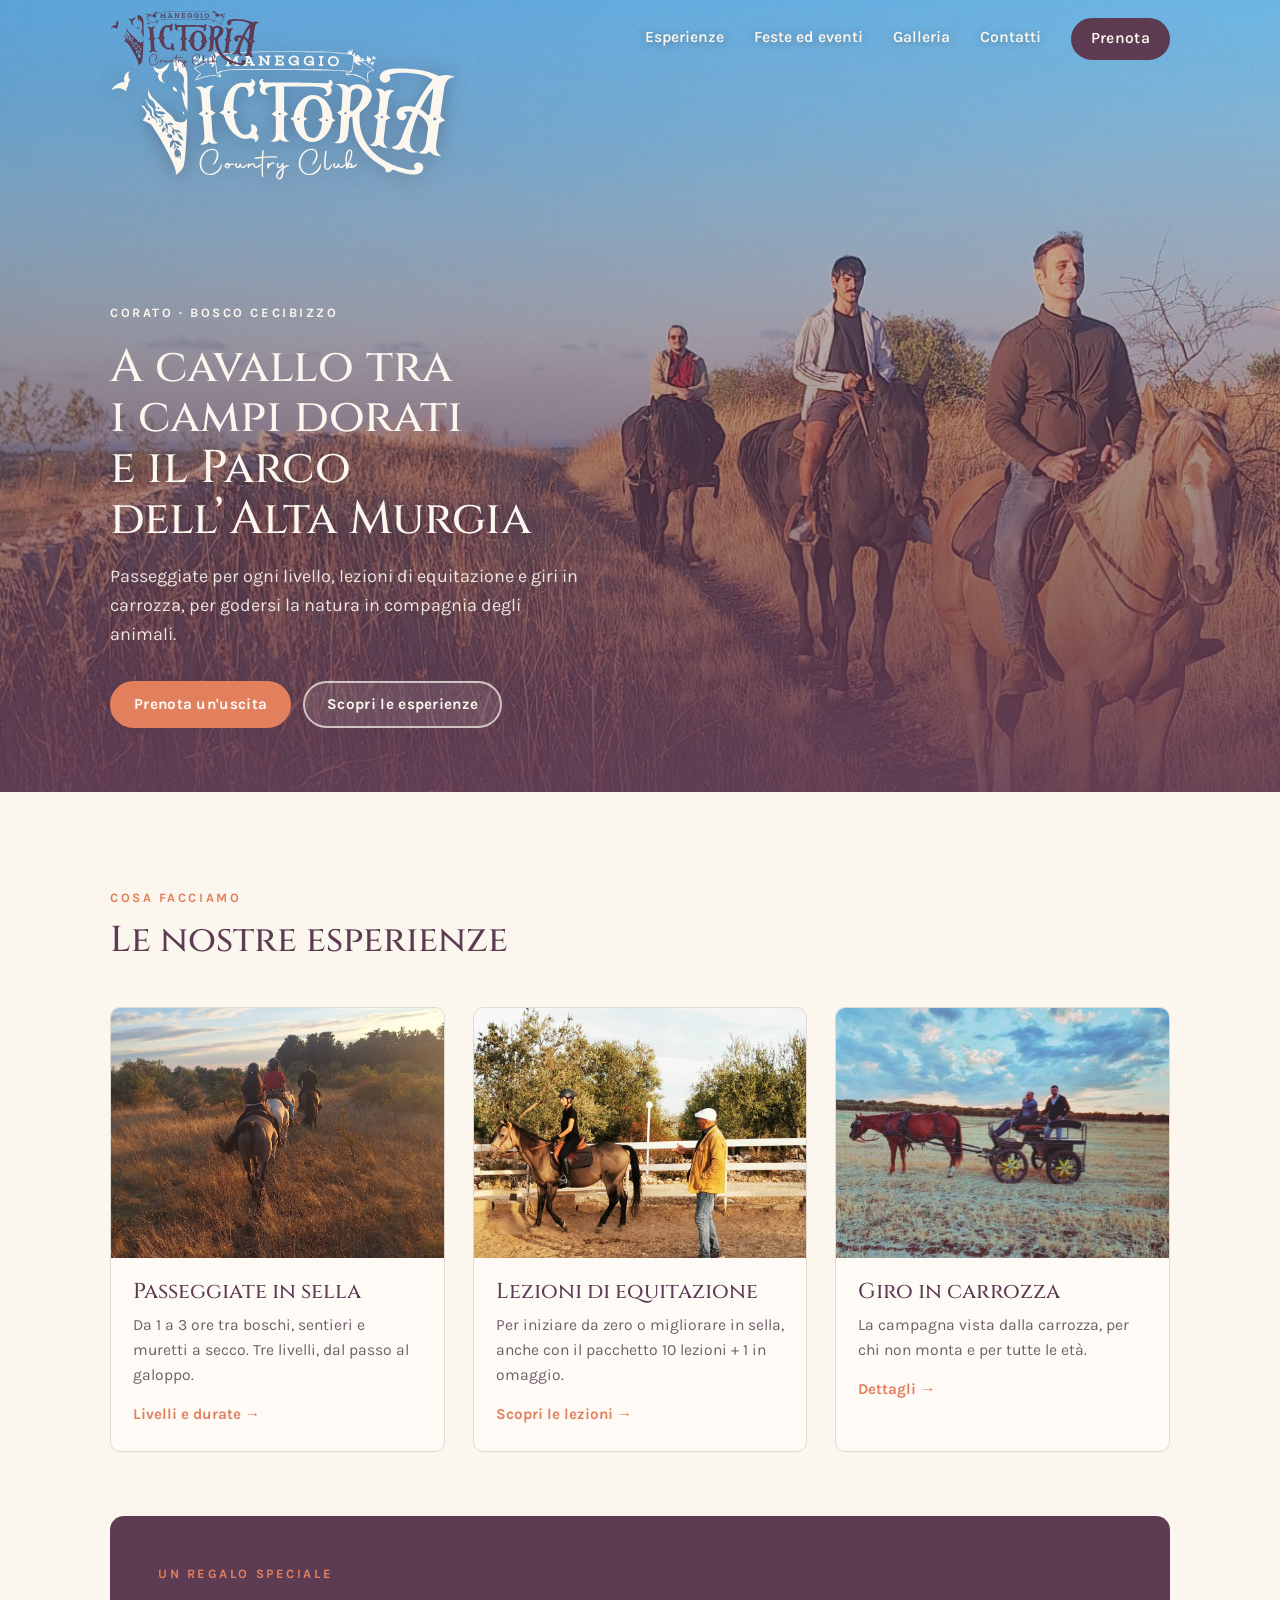
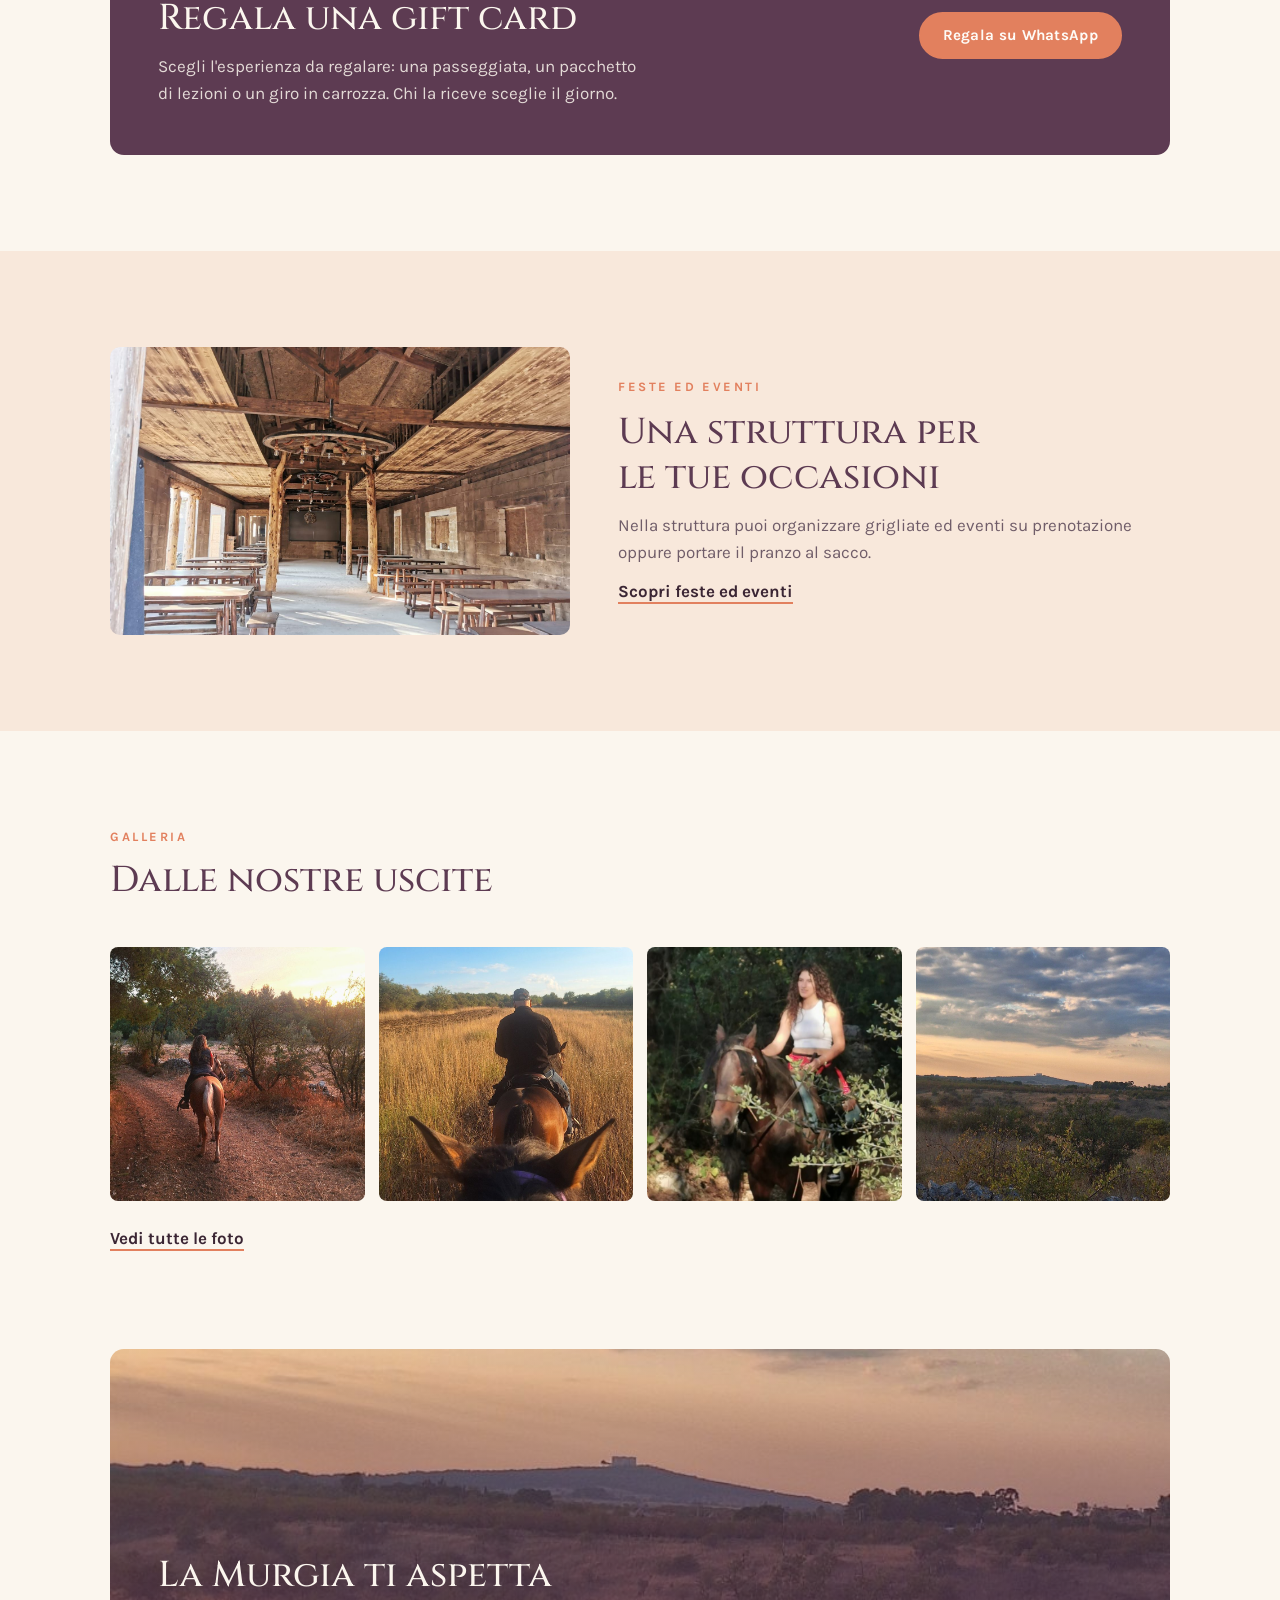
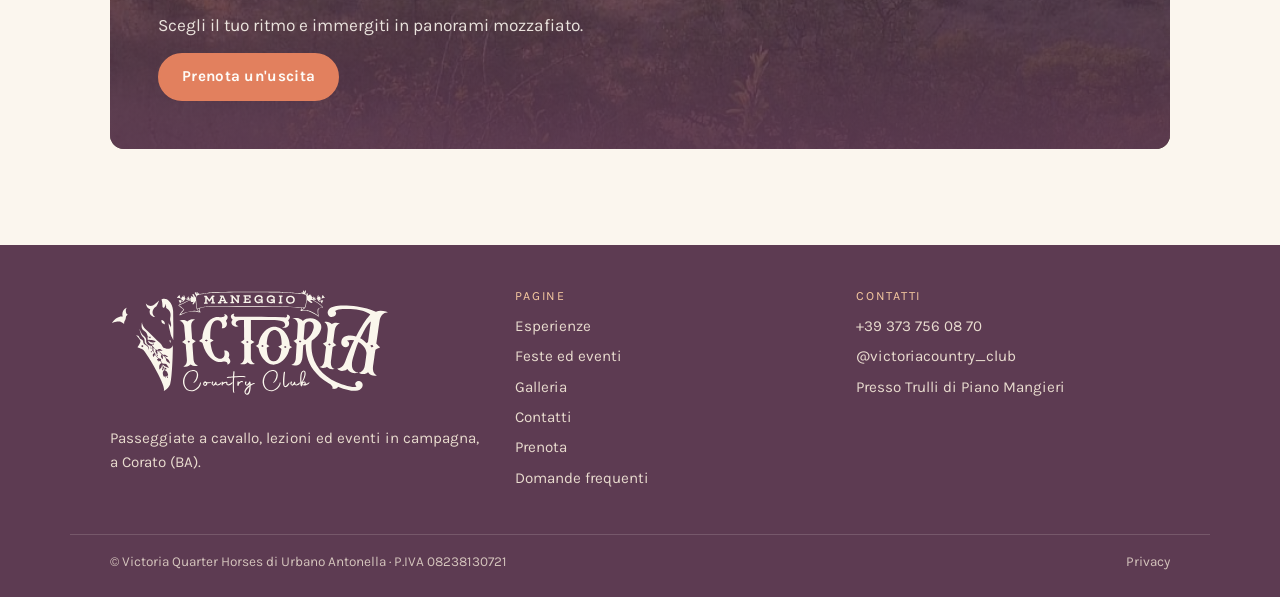
==== index.html @ 1dca141e "Prima versione del sito Maneggio Victoria Country Club Co-Authored-By: Claude Opus 5.5 <noreply@anth" ====
<!doctype html>
<html lang="it">
<head>
<meta charset="utf-8">
<meta name="viewport" content="width=device-width, initial-scale=1">
<title>Maneggio Victoria Country Club</title>
<meta name="description" content="Maneggio a Corato (BA): passeggiate a cavallo per ogni livello, lezioni di equitazione, giri in carrozza ed eventi.">

<link rel="icon" href="favicon.svg" type="image/svg+xml"><link rel="icon" href="favicon-32.png" sizes="32x32" type="image/png"><link rel="apple-touch-icon" href="apple-touch-icon.png">
<link rel="stylesheet" href="style.css">
</head>
<body>
<header class="site-header"><div class="wrap">
  <a href="index.html" class="logo" aria-label="Maneggio Victoria Country Club, home"></a>
  <button class="menu-toggle" id="menuBtn" aria-expanded="false" aria-controls="nav" aria-label="Apri il menu"><svg viewBox="0 0 24 24" fill="none" stroke="currentColor" stroke-width="2" stroke-linecap="round"><path d="M4 7h16M4 12h16M4 17h16"/></svg></button>
  <nav class="nav" id="nav" aria-label="Menu principale"><a href="esperienze.html">Esperienze</a><a href="eventi.html">Feste ed eventi</a><a href="galleria.html">Galleria</a><a href="contatti.html">Contatti</a><a class="btn" href="prenota.html">Prenota</a></nav>
</div></header>
<main>
<section class="hero">
  <picture><source media="(min-width: 821px)" srcset="foto/hero-desktop.jpg"><img src="foto/hero.jpg" alt="Tre cavalieri lungo un sentiero tra l'erba dorata sotto il cielo azzurro" fetchpriority="high"></picture>
  <div class="wrap">
    <div class="hero-logo-wrap"><span class="hero-logo" role="img" aria-label="Maneggio Victoria Country Club"></span></div>
    <div class="hero-bottom">
    <div class="hero-text">
      <span class="label">Corato · Bosco Cecibizzo</span>
      <h1>A cavallo tra i campi dorati e il Parco dell’&#8239;Alta Murgia</h1>
      <p>Passeggiate per ogni livello, lezioni di equitazione e giri in carrozza, per godersi la natura in compagnia degli animali.</p>
    </div>
    <div class="row"><a class="btn" href="prenota.html">Prenota un'uscita</a><a class="btn line" href="esperienze.html">Scopri le esperienze</a></div>
    </div>
  </div>
</section>

<section class="section"><div class="wrap">
  <div class="head"><span class="label">Cosa facciamo</span><h2>Le nostre esperienze</h2></div>
  <div class="cards">
    <a class="card" href="esperienze.html#passeggiate"><img src="foto/campo-dorato.jpg" alt="Cavalieri in fila in un campo dorato" loading="lazy"><div class="body"><h3>Passeggiate in sella</h3><p>Da 1 a 3 ore tra boschi, sentieri e muretti a secco. Tre livelli, dal passo al galoppo.</p><span class="more">Livelli e durate →</span></div></a>
    <a class="card" href="esperienze.html#lezioni"><img src="foto/lezione-campo.jpg" alt="Lezione in campo: un'allieva in sella al trotto e l'istruttore che la segue tra gli ulivi" loading="lazy" style="object-position:47% 50%"><div class="body"><h3>Lezioni di equitazione</h3><p>Per iniziare da zero o migliorare in sella, anche con il pacchetto 10 lezioni + 1 in omaggio.</p><span class="more">Scopri le lezioni →</span></div></a>
    <a class="card" href="esperienze.html#carrozza"><img src="foto/carrozza.jpg" alt="Cavallo che traina una carrozza in un campo" loading="lazy"><div class="body"><h3>Giro in carrozza</h3><p>La campagna vista dalla carrozza, per chi non monta e per tutte le età.</p><span class="more">Dettagli →</span></div></a>
  </div>
  <div class="offer gift" style="margin-top:clamp(40px,6vw,64px)">
    <div style="display:grid;gap:12px"><span class="label">Un regalo speciale</span><h2>Regala una gift card</h2><p>Scegli l'esperienza da regalare: una passeggiata, un pacchetto di lezioni o un giro in carrozza. Chi la riceve sceglie il giorno.</p></div>
    <div><a class="btn" href="https://wa.me/393737560870?text=Ciao%21%20Vorrei%20regalare%20una%20gift%20card%20Victoria%20Country%20Club.%0A%E2%80%A2%20Nome%20del%20destinatario%3A%20%0A%E2%80%A2%20Esperienza%20o%20importo%20desiderato%3A%20%0A%E2%80%A2%20Data%20in%20cui%20vorrei%20regalarla%3A%20%0APotete%20indicarmi%20disponibilit%C3%A0%2C%20opzioni%20e%20costi%3F%20Grazie%21" target="_blank" rel="noopener">Regala su WhatsApp</a></div>
  </div>
</div></section>

<section class="section alt"><div class="wrap">
  <div class="band">
    <img src="foto/sala-eventi.jpg" alt="Il saloon: grande sala in legno con tavoli e lampadari a ruota di carro" loading="lazy">
    <div class="text">
      <span class="label">Feste ed eventi</span>
      <h2>Una struttura per le tue occasioni</h2>
      <p>Nella struttura puoi organizzare grigliate ed eventi su prenotazione oppure portare il pranzo al sacco.</p>
      <div><a class="link" href="eventi.html">Scopri feste ed eventi</a></div>
    </div>
  </div>
</div></section>

<section class="section"><div class="wrap">
  <div class="head"><span class="label">Galleria</span><h2>Dalle nostre uscite</h2></div>
  <div class="strip">
    <img src="foto/tramonto-sentiero.jpg" alt="Amazzone su cavallo palomino su un sentiero al tramonto" loading="lazy">
    <img src="foto/in-sella.jpg" alt="Vista dalla sella dietro un altro cavaliere" loading="lazy">
    <img src="foto/bosco.jpg" alt="Amazzone su cavallo baio nel bosco" loading="lazy">
    <img src="foto/panorama-murgia.jpg" alt="Panorama della Murgia al tramonto" loading="lazy">
  </div>
  <p style="margin-top:24px"><a class="link" href="galleria.html">Vedi tutte le foto</a></p>
</div></section>
<section class="cta-wrap"><div class="wrap">
  <div class="cta-box">
    <img src="foto/panorama-murgia.jpg" alt="" loading="lazy">
    <div class="cta-text">
      <h2>La Murgia ti aspetta</h2>
      <p>Scegli il tuo ritmo e immergiti in panorami mozzafiato.</p>
      <div><a class="btn" href="prenota.html">Prenota un'uscita</a></div>
    </div>
  </div>
</div></section>
</main>
<footer class="site-footer"><div class="wrap">
  <div style="display:grid;gap:14px"><span class="logo" aria-hidden="true"></span><p>Passeggiate a cavallo, lezioni ed eventi in campagna, a Corato (BA).</p></div>
  <div><h3>Pagine</h3><ul><li><a href="esperienze.html">Esperienze</a></li><li><a href="eventi.html">Feste ed eventi</a></li><li><a href="galleria.html">Galleria</a></li><li><a href="contatti.html">Contatti</a></li><li><a href="prenota.html">Prenota</a></li><li><a href="faq.html">Domande frequenti</a></li></ul></div>
  <div><h3>Contatti</h3><ul><li>+39 373 756 08 70</li><li><a href="https://www.instagram.com/victoriacountry_club/" target="_blank" rel="noopener">@victoriacountry_club</a></li><li><a href="https://maps.app.goo.gl/tzsDVYJ72u7W7R2o7" target="_blank" rel="noopener">Presso Trulli di Piano Mangieri</a></li></ul></div>
</div><div class="wrap legal"><span>© Victoria Quarter Horses di Urbano Antonella · P.IVA 08238130721</span><a href="privacy.html">Privacy</a></div></footer>
<script src="site.js"></script><script src="evento.js"></script>
</body>
</html>
---- style.css ----
/* Font ospitati sul sito (nessuna richiesta a Google) */
@font-face{font-family:"Cinzel";font-style:normal;font-weight:500;font-display:swap;src:url(fonts/cinzel-latin-500-normal.woff2) format("woff2")}
@font-face{font-family:"Cinzel";font-style:normal;font-weight:700;font-display:swap;src:url(fonts/cinzel-latin-700-normal.woff2) format("woff2")}
@font-face{font-family:"Karla";font-style:normal;font-weight:400;font-display:swap;src:url(fonts/karla-latin-400-normal.woff2) format("woff2")}
@font-face{font-family:"Karla";font-style:normal;font-weight:600;font-display:swap;src:url(fonts/karla-latin-600-normal.woff2) format("woff2")}
@font-face{font-family:"Karla";font-style:normal;font-weight:700;font-display:swap;src:url(fonts/karla-latin-700-normal.woff2) format("woff2")}
/* Layout: sito multipagina guidato dalle foto — header chiaro con logo prugna, sezioni a due colonne foto/testo, griglie regolari */
:root{
  /* palette del sito Lovable */
  --bg:oklch(0.975 0.012 80);       /* background */
  --bg-alt:oklch(0.94 0.025 60);    /* secondary */
  --paper:oklch(0.99 0.006 80);     /* card */
  --ink:oklch(0.3 0.04 340);        /* foreground */
  --plum:oklch(0.4 0.06 340);       /* primary: titoli, superfici scure */
  --ink-soft:oklch(0.5 0.03 340);   /* muted-foreground */
  --accent:oklch(0.7 0.13 40);      /* accent */
  --accent-ink:oklch(0.99 0.006 80);
  --line:oklch(0.89 0.02 60);       /* border */
  --on-dark:oklch(0.975 0.012 80);  /* testo su superfici scure */
  --f-display:"Cinzel","Trajan Pro",Georgia,serif;
  --f-body:"Karla","Segoe UI",Helvetica,Arial,sans-serif;
  --r:10px;
  --max:1140px;
  --gutter:clamp(16px,4vw,40px);
  color-scheme:light;
}
*{box-sizing:border-box}
[hidden]{display:none!important}
html{scroll-behavior:smooth}
@media (prefers-reduced-motion:reduce){html{scroll-behavior:auto}*{transition:none!important;animation:none!important}}
body{margin:0;background:var(--bg);color:var(--ink);font-family:var(--f-body);font-size:17px;line-height:1.6;-webkit-font-smoothing:antialiased}
img{max-width:100%;display:block}
a{color:inherit}
p{margin:0}
h1,h2,h3{font-family:var(--f-display);font-weight:500;line-height:1.25;margin:0;text-wrap:balance;color:var(--plum)}
h1{font-size:clamp(2.3rem,5.2vw,3.75rem)}
h2{font-size:clamp(1.7rem,3vw,2.25rem)}
h3{font-size:1.35rem}
.label{font-size:.8rem;font-weight:700;letter-spacing:.2em;text-transform:uppercase;color:var(--accent)}
.muted{color:var(--ink-soft)}
:focus-visible{outline:3px solid var(--accent);outline-offset:3px;border-radius:4px}

.wrap{max-width:var(--max);margin-inline:auto;padding-inline:var(--gutter)}
.section{padding-block:clamp(56px,8vw,96px)}
.section.alt{background:var(--bg-alt)}
.head{display:grid;gap:10px;margin-bottom:clamp(28px,4vw,44px);max-width:62ch}
.head p{color:var(--ink-soft);font-size:1.05rem}

/* Bottoni */
.btn{display:inline-flex;align-items:center;justify-content:center;gap:8px;font:700 .95rem/1 var(--f-body);letter-spacing:.02em;padding:14px 22px;border-radius:999px;border:2px solid var(--accent);background:var(--accent);color:var(--accent-ink);text-decoration:none;cursor:pointer;transition:background .15s,transform .15s}
.btn:hover{background:color-mix(in oklab,var(--accent) 90%,transparent);border-color:transparent}
.btn.plum{background:var(--plum);border-color:var(--plum);color:var(--on-dark)}
.btn.plum:hover{background:color-mix(in oklab,var(--plum) 90%,transparent)}
.btn.line{background:transparent;color:inherit;border-color:currentColor}
.btn.line:hover{background:rgb(0 0 0 / .05)}
.btn:disabled{opacity:.4;cursor:not-allowed}
.link{font-weight:700;text-decoration:none;border-bottom:2px solid var(--accent);padding-bottom:1px}

/* Header */
.site-header{position:sticky;top:env(safe-area-inset-top,0px);z-index:20;background:color-mix(in srgb,var(--bg) 94%,transparent);backdrop-filter:blur(8px);border-bottom:1px solid var(--line)}
.site-header .wrap{display:flex;align-items:center;justify-content:space-between;gap:16px;padding-block:10px}
.logo{display:block;width:150px;aspect-ratio:4578/1761;background:var(--plum);-webkit-mask:url(img/logo.svg) center/contain no-repeat;mask:url(img/logo.svg) center/contain no-repeat;flex:none}
.nav{display:flex;align-items:center;gap:clamp(14px,2.4vw,30px)}
.nav a{text-decoration:none;font-weight:600;font-size:.98rem;padding-block:6px;border-bottom:2px solid transparent}
.nav a:hover,.nav a[aria-current="page"]{color:var(--plum);border-color:var(--accent)}
.nav .btn{padding:11px 18px;background:var(--plum);border:2px solid var(--plum);color:var(--on-dark)}
.nav .btn:hover{background:color-mix(in oklab,var(--plum) 90%,transparent)}
.nav a.btn,.nav a.btn:hover,.nav a.btn[aria-current="page"]{color:var(--on-dark);border-color:var(--plum)}
.nav a.btn[aria-current="page"]{background:var(--accent);border-color:var(--accent)}
.menu-toggle{display:none;background:none;border:0;padding:8px;cursor:pointer;color:var(--ink)}
.menu-toggle svg{width:28px;height:28px}
@media (max-width:820px){
  .menu-toggle{display:block}
  .nav{position:absolute;inset:100% 0 auto 0;flex-direction:column;align-items:stretch;gap:0;background:var(--bg);border-bottom:1px solid var(--line);padding:8px var(--gutter) 20px;display:none}
  .nav.open{display:flex}
  .nav a{padding-block:14px;border-bottom:1px solid var(--line);font-size:1.1rem}
  .nav a[aria-current="page"]{color:var(--accent);border-color:var(--line)}
  .nav .btn{margin-top:14px}
}

/* Hero come Lovable: foto a tutta pagina, velatura prugna semitrasparente dal basso, testo in basso a sinistra.
   Desktop: la foto è ingrandita e ancorata a sinistra, quindi si taglia un po' a destra e i cavalieri restano a destra del testo. */
.hero{position:relative;background:var(--plum);color:var(--on-dark);overflow:hidden;min-height:max(88svh,600px);display:grid}
.hero picture{position:absolute;inset:0;overflow:hidden}
.hero img{position:absolute;inset:0;width:100%;height:100%;object-fit:cover;object-position:50% 68%}
.hero .hero-video{position:absolute;inset:0;width:100%;height:100%;object-fit:cover;object-position:50% 50%}
@media (max-width:820px){.hero .hero-video{object-position:50% 30%}}
.hero::after{content:"";position:absolute;inset:0;background:linear-gradient(to top,color-mix(in oklab,var(--plum) 92%,transparent),color-mix(in oklab,var(--plum) 12%,transparent))}
.hero .wrap{position:relative;z-index:1;width:100%;display:flex;flex-direction:column;justify-content:space-between;gap:32px;padding-block:clamp(28px,4vw,48px) clamp(3rem,5vw,4rem)}
.hero-bottom{display:flex;flex-direction:column;gap:32px}
.hero-logo-wrap{filter:drop-shadow(0 2px 10px rgb(40 20 30 / .35))}
.hero-logo{display:block;width:clamp(230px,27vw,380px);aspect-ratio:4578/1761;background:var(--on-dark);-webkit-mask:url(img/logo.svg) center/contain no-repeat;mask:url(img/logo.svg) center/contain no-repeat}
/* In home il logo dell'header compare solo dopo aver superato il logo grande nella foto */
.site-header .logo{transition:opacity .3s,visibility .3s}
body:has(.hero-logo) .site-header:not(.show-logo) .logo{opacity:0;visibility:hidden}
/* Home: la barra è trasparente sopra la foto con le voci bianche; diventa panna con le voci colorate quando compare il logo */
body:has(.hero-logo) .site-header{position:fixed;left:0;right:0;transition:background-color .3s,border-color .3s,backdrop-filter .3s}
body:has(.hero-logo) .site-header .nav a,body:has(.hero-logo) .menu-toggle{transition:color .3s,border-color .3s}
body:has(.hero-logo) .site-header:not(.show-logo):not(.menu-open){background:transparent;border-bottom-color:transparent;backdrop-filter:none;-webkit-backdrop-filter:none}
body:has(.hero-logo) .site-header:not(.show-logo):not(.menu-open) .nav a:not(.btn),
body:has(.hero-logo) .site-header:not(.show-logo):not(.menu-open) .menu-toggle{color:var(--on-dark);text-shadow:0 1px 8px rgb(40 20 30 / .35)}
body:has(.hero-logo) .site-header:not(.show-logo):not(.menu-open) .nav a:not(.btn):hover{border-color:var(--on-dark)}
.hero-text{display:grid;gap:18px;max-width:30rem}
.hero h1{color:var(--on-dark);font-size:clamp(2rem,3.6vw,3rem);line-height:1.1}
.hero .label{color:var(--on-dark)}
.hero p{font-size:1.125rem;opacity:.9}
.hero .btn.line{color:var(--on-dark);border-color:color-mix(in oklab,var(--on-dark) 70%,transparent);background:color-mix(in oklab,var(--bg) 10%,transparent)}
.hero .btn.line:hover{background:color-mix(in oklab,var(--bg) 20%,transparent)}
.row{display:flex;flex-wrap:wrap;gap:12px}
@media (max-width:820px){
  /* Telefono: foto ingrandita e tagliata a destra, figure più grandi; nessuna fascia prugna piena in fondo */
  .hero{min-height:max(640px,86svh)}
  .hero img{transform:scale(1.42);transform-origin:22% 100%;object-position:50% 50%}
  .hero::after{background:linear-gradient(to top,color-mix(in oklab,var(--plum) 90%,transparent) 0%,color-mix(in oklab,var(--plum) 62%,transparent) 38%,color-mix(in oklab,var(--plum) 28%,transparent) 65%,color-mix(in oklab,var(--plum) 14%,transparent) 100%)}
  .hero .wrap{gap:22px;padding-block:8px 3rem}
  .hero-bottom{gap:22px}
  .hero-logo{width:min(56vw,220px)}
  .hero-text{gap:12px}
  .hero p{font-size:1rem}
  .hero .btn{padding:12px 15px;font-size:.88rem;white-space:nowrap}
  .hero .row{flex-wrap:nowrap;gap:10px}
}

/* Fascia con foto (feste ed eventi) */
.band{display:grid;grid-template-columns:1fr 1.2fr;gap:clamp(24px,4vw,48px);align-items:center}
.band img{width:100%;height:18rem;object-fit:cover;border-radius:var(--r)}
.band .text{display:grid;gap:12px;min-width:0}
.band .text p{color:var(--ink-soft)}
@media (max-width:820px){.band{grid-template-columns:1fr}}

/* Banner gift card */
.offer.gift{grid-template-columns:1fr auto}
@media (max-width:900px){.offer.gift{grid-template-columns:1fr}}

/* Intestazione pagine interne */
.page-head{position:relative;color:var(--on-dark);overflow:hidden}
.page-head h1{color:var(--on-dark)}
.page-head img{position:absolute;inset:0;width:100%;height:100%;object-fit:cover}
.page-head::after{content:"";position:absolute;inset:0;background:linear-gradient(to top,color-mix(in oklab,var(--plum) 88%,transparent),color-mix(in oklab,var(--plum) 25%,transparent))}
.page-head .wrap{position:relative;z-index:1;padding-block:clamp(56px,9vw,110px);display:grid;gap:12px}
.page-head .label{color:var(--on-dark)}
.page-head p{max-width:52ch;font-size:1.1rem;opacity:.92}

/* Schede */
.cards{display:grid;grid-template-columns:repeat(3,1fr);gap:clamp(16px,2.4vw,28px)}
.card{display:grid;grid-template-rows:auto 1fr;background:var(--paper);border-radius:var(--r);overflow:hidden;text-decoration:none;border:1px solid var(--line);transition:transform .2s,box-shadow .2s}
a.card:hover{transform:translateY(-3px);box-shadow:0 14px 30px color-mix(in oklab,var(--plum) 14%,transparent)}
.card img{width:100%;aspect-ratio:4/3;object-fit:cover}
.card .body{padding:20px 22px 24px;display:grid;gap:8px;align-content:start}
.card p{color:var(--ink-soft);font-size:.98rem}
.card .more{margin-top:6px;font-weight:700;color:var(--accent);font-size:.95rem}

/* Split foto/testo */
.split{display:grid;grid-template-columns:1fr 1fr;gap:clamp(24px,5vw,64px);align-items:center}
.split + .split{margin-top:clamp(56px,8vw,96px)}
.split.rev .media{order:2}
.split .media img{width:100%;aspect-ratio:4/5;object-fit:cover;border-radius:var(--r)}
.split .media.wide img{aspect-ratio:4/3}
.split .text{display:grid;gap:14px;min-width:0}
.split .text p{color:var(--ink-soft)}
.facts{display:grid;gap:10px;margin:6px 0 0;padding:0;list-style:none}
.facts li{display:grid;grid-template-columns:auto 1fr;gap:12px;align-items:baseline;padding-bottom:10px;border-bottom:1px solid var(--line)}
.facts b{font-family:var(--f-display);font-weight:500;color:var(--plum);min-width:7.5em}
.chips{display:flex;flex-wrap:wrap;gap:8px}
.chip{font-weight:700;font-size:.9rem;padding:6px 12px;border-radius:999px;background:var(--bg-alt);border:1px solid var(--line);font-variant-numeric:tabular-nums}

/* Tariffe */
.rates{display:grid;grid-template-columns:repeat(4,1fr);gap:clamp(10px,1.6vw,18px)}
.rate{display:grid;justify-items:center;gap:2px;padding:clamp(18px,2.6vw,28px) 12px;background:var(--paper);border:1px solid var(--line);border-radius:var(--r);text-align:center}
.rate-t{font-weight:700;letter-spacing:.06em;color:var(--ink-soft);font-variant-numeric:tabular-nums}
.rate-p{font-family:var(--f-display);font-weight:500;color:var(--plum);font-size:clamp(2rem,4vw,2.8rem);line-height:1.1;font-variant-numeric:tabular-nums}
.rate-u{font-size:.85rem;color:var(--ink-soft)}
.exp-cards{grid-template-columns:repeat(4,1fr)}
.exp-cards .card{scroll-margin-top:100px}
.tag{justify-self:start;font-size:.75rem;font-weight:700;letter-spacing:.1em;text-transform:uppercase;color:var(--accent-ink);background:var(--accent);padding:3px 9px;border-radius:999px}
.card .pace{display:flex;gap:4px}
.card .pace i{width:22px;height:6px;border-radius:3px;background:var(--line)}
.card .pace i.on{background:var(--accent)}
@media (max-width:1000px){.exp-cards{grid-template-columns:1fr 1fr}}
@media (max-width:600px){.rates{grid-template-columns:1fr 1fr}.exp-cards{grid-template-columns:1fr}}

/* Livelli */
.levels{display:grid;grid-template-columns:repeat(3,1fr);gap:16px}
.level{padding:22px;border-radius:var(--r);background:var(--paper);border:1px solid var(--line);display:grid;gap:8px;align-content:start}
.level .pace{display:flex;gap:4px}
.level .pace i{width:22px;height:6px;border-radius:3px;background:var(--line)}
.level .pace i.on{background:var(--accent)}
.level p{color:var(--ink-soft);font-size:.96rem}

/* Offerta 10+1 */
.offer{display:grid;grid-template-columns:1.2fr 1fr;gap:clamp(20px,4vw,48px);align-items:center;background:var(--plum);color:var(--on-dark);border-radius:14px;padding:clamp(24px,4vw,48px)}
.offer .label{color:var(--accent)}
.offer h2{color:var(--on-dark)}
.offer p{opacity:.85;max-width:48ch}
.offer .price{font-family:var(--f-display);font-size:1.1rem;color:var(--accent)}
.punch{display:grid;grid-template-columns:repeat(6,minmax(0,40px));gap:10px;justify-content:end}
.punch span{aspect-ratio:1;border-radius:50%;border:2px solid color-mix(in oklab,var(--on-dark) 55%,transparent);display:grid;place-items:center;font:500 .9rem/1 var(--f-display);font-variant-numeric:tabular-nums}
.punch span.gift{background:var(--accent);border-color:var(--accent);color:var(--accent-ink)}

/* Striscia foto */
.strip{display:grid;grid-template-columns:repeat(4,1fr);gap:clamp(8px,1.2vw,14px)}
.strip img{width:100%;aspect-ratio:1;object-fit:cover;border-radius:8px}

/* Galleria */
.gallery{columns:3 280px;column-gap:14px}
.gallery figure{margin:0 0 14px;break-inside:avoid;position:relative;border-radius:8px;overflow:hidden;cursor:zoom-in}
.gallery img{width:100%;height:auto;transition:transform .5s}
.gallery figure:hover img{transform:scale(1.03)}
.gallery figcaption{display:none;position:absolute;inset:auto 0 0 0;padding:34px 14px 10px;color:#fffaf2;font-size:.92rem;font-weight:600;background:linear-gradient(transparent,rgb(30 14 22 / .7))}
.filters{display:flex;flex-wrap:wrap;gap:8px;margin-bottom:24px}
.filters button{font:600 .92rem var(--f-body);padding:8px 16px;border-radius:999px;border:1px solid var(--line);background:var(--paper);color:var(--ink);cursor:pointer}
.filters button[aria-pressed="true"]{background:var(--plum);color:var(--on-dark);border-color:var(--plum)}
.lightbox{position:fixed;inset:0;z-index:50;background:color-mix(in oklab,var(--ink) 94%,transparent);display:grid;place-items:center;padding:24px}
.lightbox figure{max-width:min(92vw,1200px)}
.lightbox video{max-height:82vh;max-width:92vw;border-radius:6px;display:block;margin-inline:auto}
.gallery video{width:100%;height:auto;display:block}
.lightbox img{max-height:82vh;max-width:92vw;width:auto;height:auto;margin-inline:auto;border-radius:6px}
.lightbox p{color:#fffaf2;text-align:center;margin-top:12px}
.lightbox button{position:absolute;background:none;border:0;color:var(--on-dark);font-size:2rem;cursor:pointer;padding:12px;line-height:1}
.lb-close{top:12px;right:12px}.lb-prev{left:8px;top:50%;transform:translateY(-50%)}.lb-next{right:8px;top:50%;transform:translateY(-50%)}

/* Eventi */
.occasions{display:grid;grid-template-columns:repeat(2,1fr);gap:0 clamp(24px,4vw,56px)}
.occasion{padding-block:18px;border-bottom:1px solid var(--line);display:grid;gap:4px}
.occasion p{color:var(--ink-soft);font-size:.97rem}
.spaces{display:grid;grid-template-columns:repeat(2,1fr);gap:clamp(14px,2vw,22px)}
.space{position:relative;border-radius:var(--r);overflow:hidden}
.space img{width:100%;aspect-ratio:4/3;object-fit:cover}
.space figcaption{position:absolute;inset:auto 0 0 0;padding:40px 18px 14px;color:var(--on-dark);background:linear-gradient(transparent,color-mix(in oklab,var(--plum) 85%,transparent))}
.space figcaption b{font-family:var(--f-display);font-weight:500;font-size:1.2rem;display:block}

/* CTA finale: riquadro con foto e velatura prugna dal basso */
.cta-wrap{padding-block:0 clamp(56px,8vw,96px)}
.cta-box{position:relative;overflow:hidden;border-radius:14px;min-height:clamp(300px,34vw,400px);display:grid;align-items:end;color:var(--on-dark)}
.cta-box img{position:absolute;inset:0;width:100%;height:100%;object-fit:cover;object-position:50% 56%}
.cta-box::after{content:"";position:absolute;inset:0;background:linear-gradient(to top,color-mix(in oklab,var(--plum) 92%,transparent),color-mix(in oklab,var(--plum) 12%,transparent))}
.cta-text{position:relative;z-index:1;display:grid;gap:14px;max-width:36rem;padding:clamp(24px,4vw,48px)}
.cta-text h2{color:var(--on-dark)}
.cta-text p{opacity:.9;font-size:1.08rem}

/* Contatti */
.contact-list{display:grid;gap:22px}
.contact{display:grid;grid-template-columns:44px 1fr;gap:14px;align-items:start}
.contact svg{width:28px;height:28px;color:var(--accent);margin-top:2px}
.contact .k{font-size:.78rem;font-weight:700;letter-spacing:.12em;text-transform:uppercase;color:var(--ink-soft)}
.contact .v{font-size:1.2rem;font-weight:600;user-select:all;text-decoration:none}

/* Footer */
.site-footer{background:var(--plum);color:#e9dccf;font-size:.95rem}
.site-footer .wrap{display:grid;grid-template-columns:1.2fr 1fr 1fr;gap:28px;padding-block:44px}
.site-footer .logo{background:#faf6ec;width:clamp(220px,24vw,280px)}
.site-footer h3{font-family:var(--f-body);font-size:.78rem;letter-spacing:.14em;text-transform:uppercase;color:#f6c9a0;margin-bottom:10px}
.site-footer ul{list-style:none;margin:0;padding:0;display:grid;gap:6px}
.site-footer a{text-decoration:none}
.site-footer a:hover{text-decoration:underline}

/* Prenotazione */
.book{display:grid;grid-template-columns:1fr 320px;gap:clamp(20px,3vw,40px);align-items:start}
.steps{display:grid;gap:34px;min-width:0;container-type:inline-size}
.step{border:0;padding:0;margin:0;min-width:0}
.step legend{padding:0;margin-bottom:14px;display:flex;align-items:baseline;gap:12px;font-family:var(--f-display);font-weight:500;font-size:1.25rem;color:var(--plum)}
.step legend .n{display:inline-grid;place-items:center;width:30px;height:30px;border-radius:50%;background:var(--accent);color:var(--accent-ink);font-family:var(--f-body);font-weight:700;font-size:.95rem;flex:none}
.choices{display:grid;gap:10px}
.ch-levels{grid-template-columns:repeat(4,1fr)}
@container (max-width:680px){.ch-levels{grid-template-columns:1fr 1fr}}
@container (max-width:340px){.ch-levels{grid-template-columns:1fr}}
.ch-durs{grid-template-columns:repeat(4,1fr)}
.choice{position:relative;min-width:0}
.choice input{position:absolute;opacity:0;pointer-events:none}
.choice label{display:grid;gap:4px;height:100%;padding:14px 16px;border:2px solid var(--line);border-radius:var(--r);background:var(--paper);cursor:pointer;transition:border-color .15s,background .15s}
.choice label:hover{border-color:color-mix(in oklab,var(--plum) 50%,transparent)}
.choice input:checked+label{border-color:var(--plum);background:var(--bg-alt)}
.choice input:focus-visible+label{outline:3px solid var(--accent);outline-offset:2px}
.choice input:disabled+label{opacity:.35;text-decoration:line-through;cursor:not-allowed}
.c-name{font-family:var(--f-display);font-weight:500;color:var(--plum);font-size:1.15rem}
.c-sub{font-size:.9rem;color:var(--ink-soft)}
.c-big{font-family:var(--f-display);font-weight:500;color:var(--plum);font-size:1.35rem;font-variant-numeric:tabular-nums}
.days{display:flex;gap:8px;overflow-x:auto;padding-bottom:6px;scrollbar-width:thin}
.days .choice{flex:none}
.days .choice label{min-width:62px;text-align:center;padding:10px 6px;gap:0}
.d-w{font-size:.75rem;font-weight:700;text-transform:uppercase;letter-spacing:.1em;color:var(--ink-soft)}
.d-n{font-family:var(--f-display);font-weight:500;color:var(--plum);font-size:1.4rem;font-variant-numeric:tabular-nums}
.ch-slots{grid-template-columns:repeat(auto-fill,minmax(88px,1fr));margin-top:14px}
.ch-slots label{text-align:center;padding:10px;font-weight:700;font-variant-numeric:tabular-nums}
.hint{font-size:.9rem;color:var(--ink-soft);margin-top:10px}
.form{display:grid;grid-template-columns:1fr 170px;gap:12px}
.stepper{display:grid;grid-template-columns:44px 1fr 44px;border:2px solid var(--line);border-radius:8px;background:var(--paper);overflow:hidden}
.stepper:focus-within{border-color:var(--accent)}
.stepper button{font:700 1.3rem/1 var(--f-body);border:0;background:var(--bg-alt);color:var(--ink);cursor:pointer}
.stepper button:hover{background:var(--line)}
.stepper input{border:0!important;border-radius:0!important;text-align:center;font-weight:700;font-variant-numeric:tabular-nums;-moz-appearance:textfield;appearance:textfield}
.stepper input::-webkit-inner-spin-button,.stepper input::-webkit-outer-spin-button{-webkit-appearance:none;margin:0}
.field{display:grid;gap:6px;min-width:0}
.field label{font-size:.78rem;font-weight:700;letter-spacing:.1em;text-transform:uppercase;color:var(--ink-soft)}
.field input{font:inherit;color:var(--ink);background:var(--paper);border:2px solid var(--line);border-radius:8px;padding:10px 12px;width:100%}
.field input:focus{border-color:var(--accent);outline:none}
.summary{position:sticky;top:calc(env(safe-area-inset-top,0px) + 84px);background:var(--paper);border:1px solid var(--line);border-radius:14px;padding:24px;display:grid;gap:16px}
.summary dl{display:grid;grid-template-columns:auto 1fr;gap:8px 14px;margin:0}
.summary dt{color:var(--ink-soft);font-size:.92rem}
.summary dd{margin:0;font-weight:700;text-align:right}
.summary .empty{color:var(--ink-soft);font-weight:400}
.note{font-size:.85rem;color:var(--ink-soft);border-top:1px solid var(--line);padding-top:12px}

/* Responsive */
@media (max-width:900px){
  .cards,.levels{grid-template-columns:1fr 1fr}
  .split,.offer,.book{grid-template-columns:1fr}
  .split.rev .media{order:0}
  .split .media img{aspect-ratio:4/3}
  .punch{justify-content:start}
  .summary{position:static}
  .site-footer .wrap{grid-template-columns:1fr 1fr}
  .site-footer .wrap>div:first-child{grid-column:1/-1}
  .strip{grid-template-columns:repeat(2,1fr)}
}
@media (max-width:600px){
  body{font-size:16px}
  .cards,.levels,.occasions,.spaces{grid-template-columns:1fr}
  .ch-durs{grid-template-columns:repeat(2,1fr)}
  .form{grid-template-columns:1fr}
  .site-footer .wrap{grid-template-columns:1fr}
  .punch{grid-template-columns:repeat(6,minmax(0,1fr))}
  .logo{width:128px}
}

/* Evento in evidenza (evento.json) */
.ev-section{padding-block:clamp(40px,6vw,64px) 0}
.ev-card{display:grid;grid-template-columns:minmax(0,300px) 1fr;gap:clamp(20px,3vw,36px);align-items:center;background:var(--paper);border:2px solid var(--accent);border-radius:14px;padding:clamp(16px,2.4vw,24px)}
.ev-img{width:100%;aspect-ratio:4/5;height:auto;object-fit:cover;border-radius:8px;background:var(--bg-alt)}
.ev-body{display:grid;gap:12px;min-width:0}
.ev-body p{color:var(--ink-soft)}
.ev-body .ev-date{font-weight:700;color:var(--ink)}
.ev-pop{position:fixed;inset:0;z-index:60;background:color-mix(in oklab,var(--ink) 70%,transparent);display:grid;place-items:center;padding:16px}
.ev-modal{position:relative;width:min(760px,100%);max-height:calc(100svh - 32px);overflow:auto;box-shadow:0 20px 60px rgb(0 0 0 / .3)}
.ev-close{position:absolute;top:6px;right:10px;background:none;border:0;font-size:2rem;line-height:1;color:var(--plum);cursor:pointer;padding:6px}
.ev-pill{position:fixed;right:16px;bottom:calc(16px + env(safe-area-inset-bottom,0px));z-index:30;font:700 .85rem/1.2 var(--f-body);text-align:center;padding:12px 14px;border-radius:12px;border:2px solid var(--accent);background:var(--paper);color:var(--plum);box-shadow:0 6px 20px rgb(0 0 0 / .18);cursor:pointer;transition:opacity .25s,transform .25s}
.ev-pill.away{opacity:0;transform:translateY(12px);pointer-events:none}
@media (max-width:640px){.ev-card{grid-template-columns:1fr}.ev-img{width:min(100%,280px);justify-self:center}}

/* Pagina conferma */
.conf{display:grid;gap:18px}
.conf-list{display:grid;grid-template-columns:auto 1fr;gap:10px 18px;margin:8px 0;padding:20px;background:var(--paper);border:1px solid var(--line);border-radius:var(--r)}
.conf-list dt{color:var(--ink-soft);font-size:.9rem}
.conf-list dd{margin:0;font-weight:700;min-width:0}
@media (max-width:520px){.conf-list{grid-template-columns:1fr;gap:2px}.conf-list dd{margin-bottom:10px}}

/* Riga legale nel footer */
.site-footer .legal{display:flex;flex-wrap:wrap;justify-content:space-between;gap:8px 20px;padding-block:16px 24px;border-top:1px solid color-mix(in oklab,var(--on-dark) 18%,transparent);font-size:.85rem;opacity:.85}
/* Testi lunghi (privacy) */
.prose{max-width:760px;display:grid;gap:14px}
.prose h2{font-size:1.35rem;margin-top:18px}
.prose ul{margin:0;padding-left:1.2em;display:grid;gap:8px}
.prose p,.prose li{color:var(--ink)}

.c-big .unit{font-family:var(--f-body);font-weight:700;font-size:.8em}

/* Copertina galleria: più alta su computer per mostrare cavalli e cavalieri interi */
.page-head-tall img{object-position:50% 40%}
@media (min-width:821px){
  .page-head-tall{min-height:clamp(380px,40vw,560px);display:grid;align-items:end}
  .page-head-tall img{object-position:50% 25%}
  .page-head-tall::after{background:linear-gradient(to top,color-mix(in oklab,var(--plum) 85%,transparent) 0%,color-mix(in oklab,var(--plum) 25%,transparent) 55%,transparent 80%)}
  .page-head-tall .wrap{padding-block:48px;width:100%}
}

/* Grana leggera sulla foto della home, per ammorbidire la risoluzione */
.hero::before{content:"";position:absolute;inset:0;z-index:1;pointer-events:none;background-image:url("data:image/svg+xml;utf8,%3Csvg xmlns='http://www.w3.org/2000/svg' width='180' height='180'%3E%3Cfilter id='n'%3E%3CfeTurbulence type='fractalNoise' baseFrequency='0.85' numOctaves='2' stitchTiles='stitch'/%3E%3CfeColorMatrix type='saturate' values='0'/%3E%3C/filter%3E%3Crect width='100%25' height='100%25' filter='url(%23n)'/%3E%3C/svg%3E");background-size:180px 180px;opacity:.18;mix-blend-mode:overlay}


@media (max-width:389px){.hero .row{flex-wrap:wrap}.hero{min-height:720px}.hero h1{font-size:1.85rem}}

.ev-pop.ev-enter{animation:evFade .35s ease-out}
.ev-pop.ev-enter .ev-modal{animation:evUp .35s ease-out}
@keyframes evFade{from{opacity:0}to{opacity:1}}
@keyframes evUp{from{transform:translateY(16px)}to{transform:none}}
.ev-pill.instant{transition:none}

/* Pop-up compatto: tutto in uno schermo, X sempre visibile */
.ev-modal{gap:16px;padding:16px;overflow:hidden}
.ev-modal .ev-img{width:auto;height:min(52svh,420px);max-width:100%;justify-self:center}
.ev-modal .ev-body{gap:8px}
.ev-modal h2{font-size:1.45rem;line-height:1.12}
.ev-modal .ev-body p{font-size:.92rem;line-height:1.4}
.ev-modal .label{font-size:.72rem}
.ev-modal .btn{padding:11px 18px;font-size:.9rem}
.ev-close{z-index:2;top:8px;right:8px;width:36px;height:36px;padding:0;display:grid;place-items:center;font-size:1.6rem;border-radius:50%;background:color-mix(in oklab,var(--paper) 92%,transparent);box-shadow:0 2px 8px rgb(0 0 0 / .15)}
@media (max-width:640px){
  .ev-modal{grid-template-columns:1fr;gap:12px;padding:14px}
  .ev-modal .ev-img{height:min(36svh,300px)}
  .ev-modal h2{font-size:1.25rem}
  .ev-modal .ev-body p{font-size:.88rem}
}

/* Prima di venire (Prenota) */
.prep{margin-top:clamp(32px,5vw,48px);padding:clamp(20px,3vw,28px);background:var(--bg-alt);border-radius:14px;display:grid;gap:12px;max-width:820px}
.prep h2{font-size:1.4rem}
.prep ul{margin:0;padding-left:1.1em;display:grid;gap:6px}
.prep a{justify-self:start}
/* FAQ */
.faq{display:grid;border-top:1px solid var(--line)}
.faq-item{border-bottom:1px solid var(--line)}
.faq-item summary{cursor:pointer;list-style:none;display:flex;justify-content:space-between;gap:16px;align-items:center;padding:18px 0;font-family:var(--f-display);font-weight:500;font-size:1.15rem;color:var(--plum)}
.faq-item summary::-webkit-details-marker{display:none}
.faq-item summary::after{content:"+";font-family:var(--f-body);font-size:1.5rem;color:var(--accent);flex:none;transition:transform .2s}
.faq-item[open] summary::after{transform:rotate(45deg)}
.faq-item p{margin:0 0 18px;color:var(--ink-soft);max-width:65ch}

/* Chi siamo: foto d'archivio */
.archive{margin-top:clamp(28px,4vw,44px);display:grid;grid-template-columns:1.6fr 1fr;gap:clamp(10px,1.6vw,16px);align-items:stretch}
.archive figure{margin:0;border-radius:var(--r);overflow:hidden;background:var(--line)}
.archive img{width:100%;height:100%;max-height:420px;object-fit:cover;filter:sepia(.12) saturate(.95)}
.archive figure:last-of-type img{object-position:50% 40%}
.archive-cap{grid-column:1/-1;margin:0;font-size:.9rem;color:var(--ink-soft);font-style:italic}
@media (max-width:600px){.archive img{max-height:260px}}
@media (max-width:900px){#chi-siamo .media img{aspect-ratio:4/5;max-height:560px}}

/* Spazi: 5 foto, la prima occupa tutta la riga */
.spaces .space:first-child{grid-column:1/-1}
.spaces .space:first-child img{aspect-ratio:21/9}
@media (max-width:600px){.spaces .space:first-child img{aspect-ratio:4/3}}

/* Come arrivare */
.route-head{display:flex;flex-wrap:wrap;justify-content:space-between;align-items:end;gap:20px 40px;margin-bottom:clamp(24px,4vw,40px)}
.route-head .text{display:grid;gap:14px;max-width:640px}
.route-head .text p{color:var(--ink-soft)}
.route{display:grid;grid-template-columns:1.75fr 1fr;gap:clamp(12px,2vw,20px)}
.route figure{margin:0;display:grid;grid-template-rows:auto 1fr;gap:14px}
.route img{width:100%;height:clamp(300px,34vw,480px);object-fit:cover;border-radius:var(--r);display:block}
.route figure:first-child img{object-position:30% 60%}
.route figure:last-child img{object-position:50% 35%}
.route figcaption{display:grid;grid-template-columns:auto 1fr;gap:12px;align-items:start;color:var(--ink-soft);line-height:1.5}
.route .n{width:30px;height:30px;border-radius:50%;background:var(--accent);color:var(--on-dark,#fff);display:grid;place-items:center;font-weight:700;font-size:.9rem}
.contact-list.cols{grid-template-columns:repeat(3,minmax(0,1fr));gap:28px}
@media (max-width:900px){.contact-list.cols{grid-template-columns:1fr}}
@media (max-width:700px){.route{grid-template-columns:1fr}.route figure:first-child img{height:auto;aspect-ratio:16/10}.route figure:last-child img{height:auto;aspect-ratio:4/5;max-height:520px}}
.contact .who{font-size:.95rem;color:var(--ink-soft);margin-top:4px}
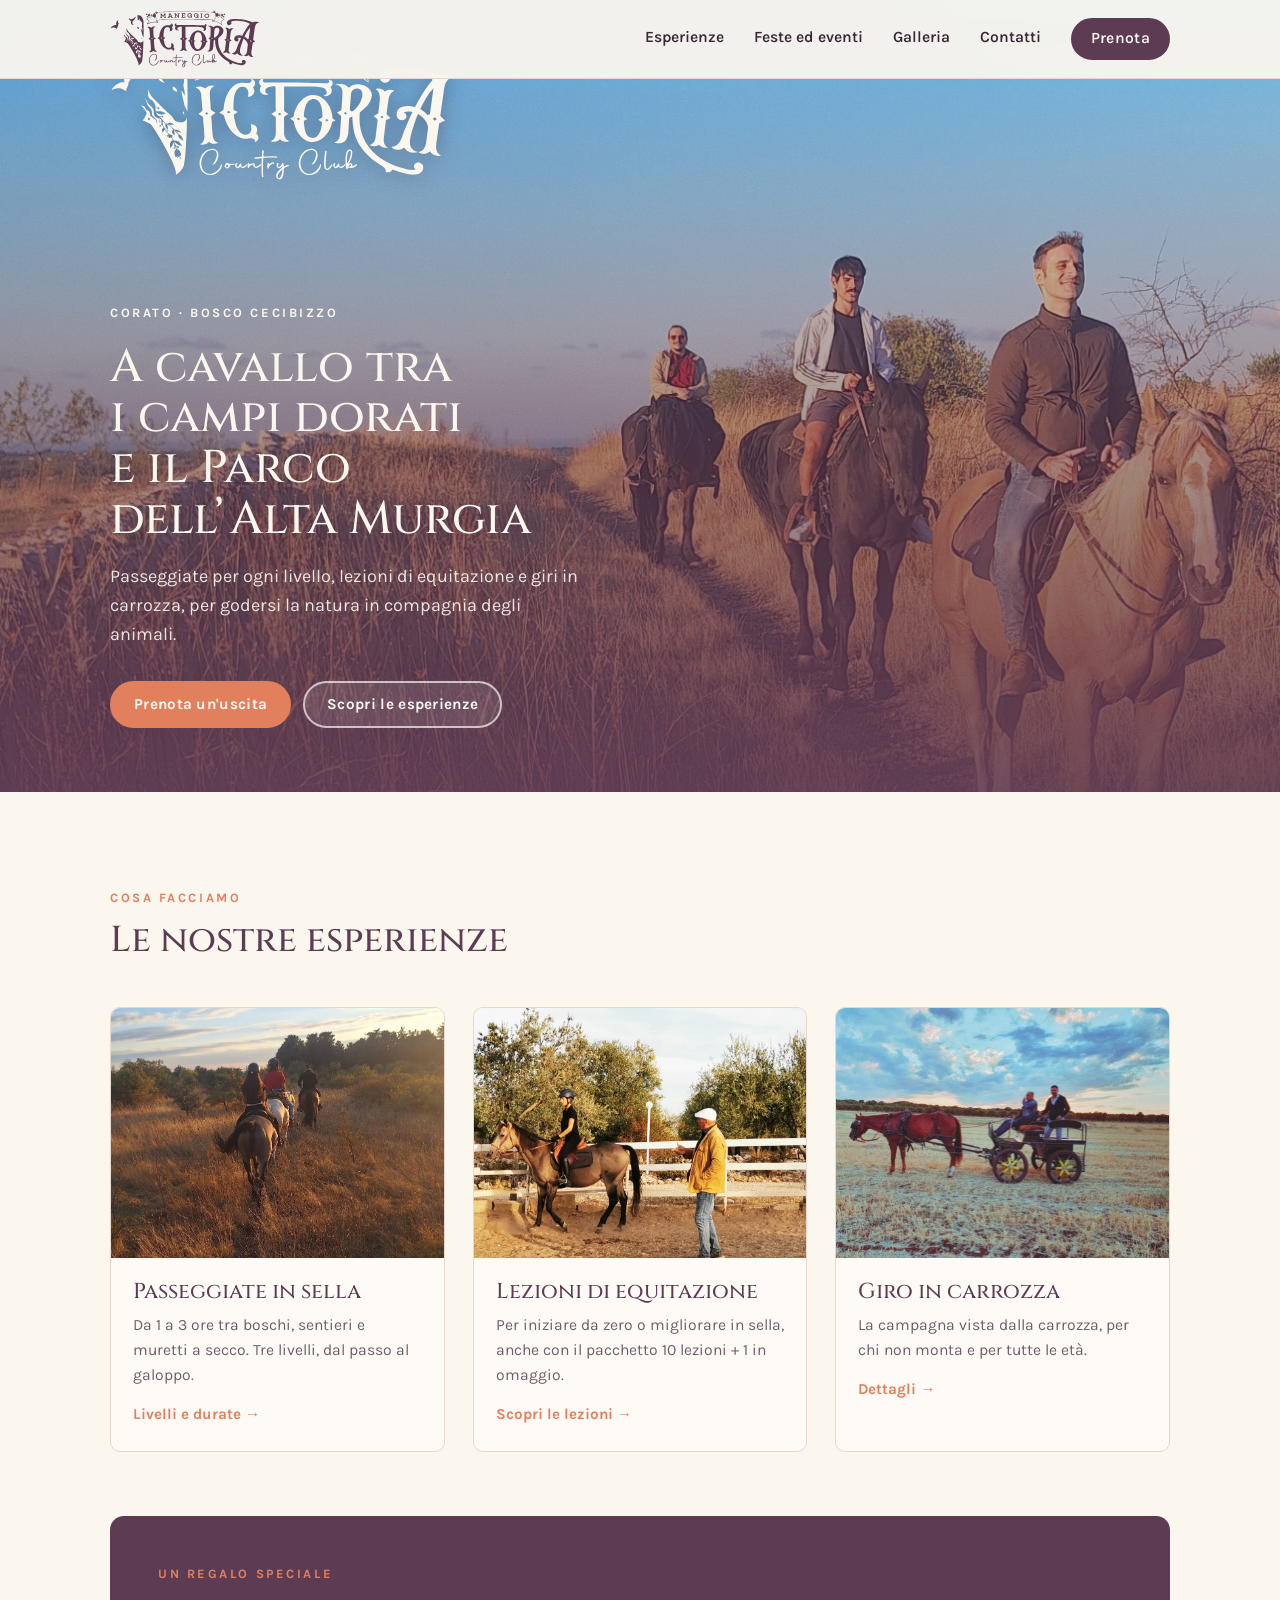
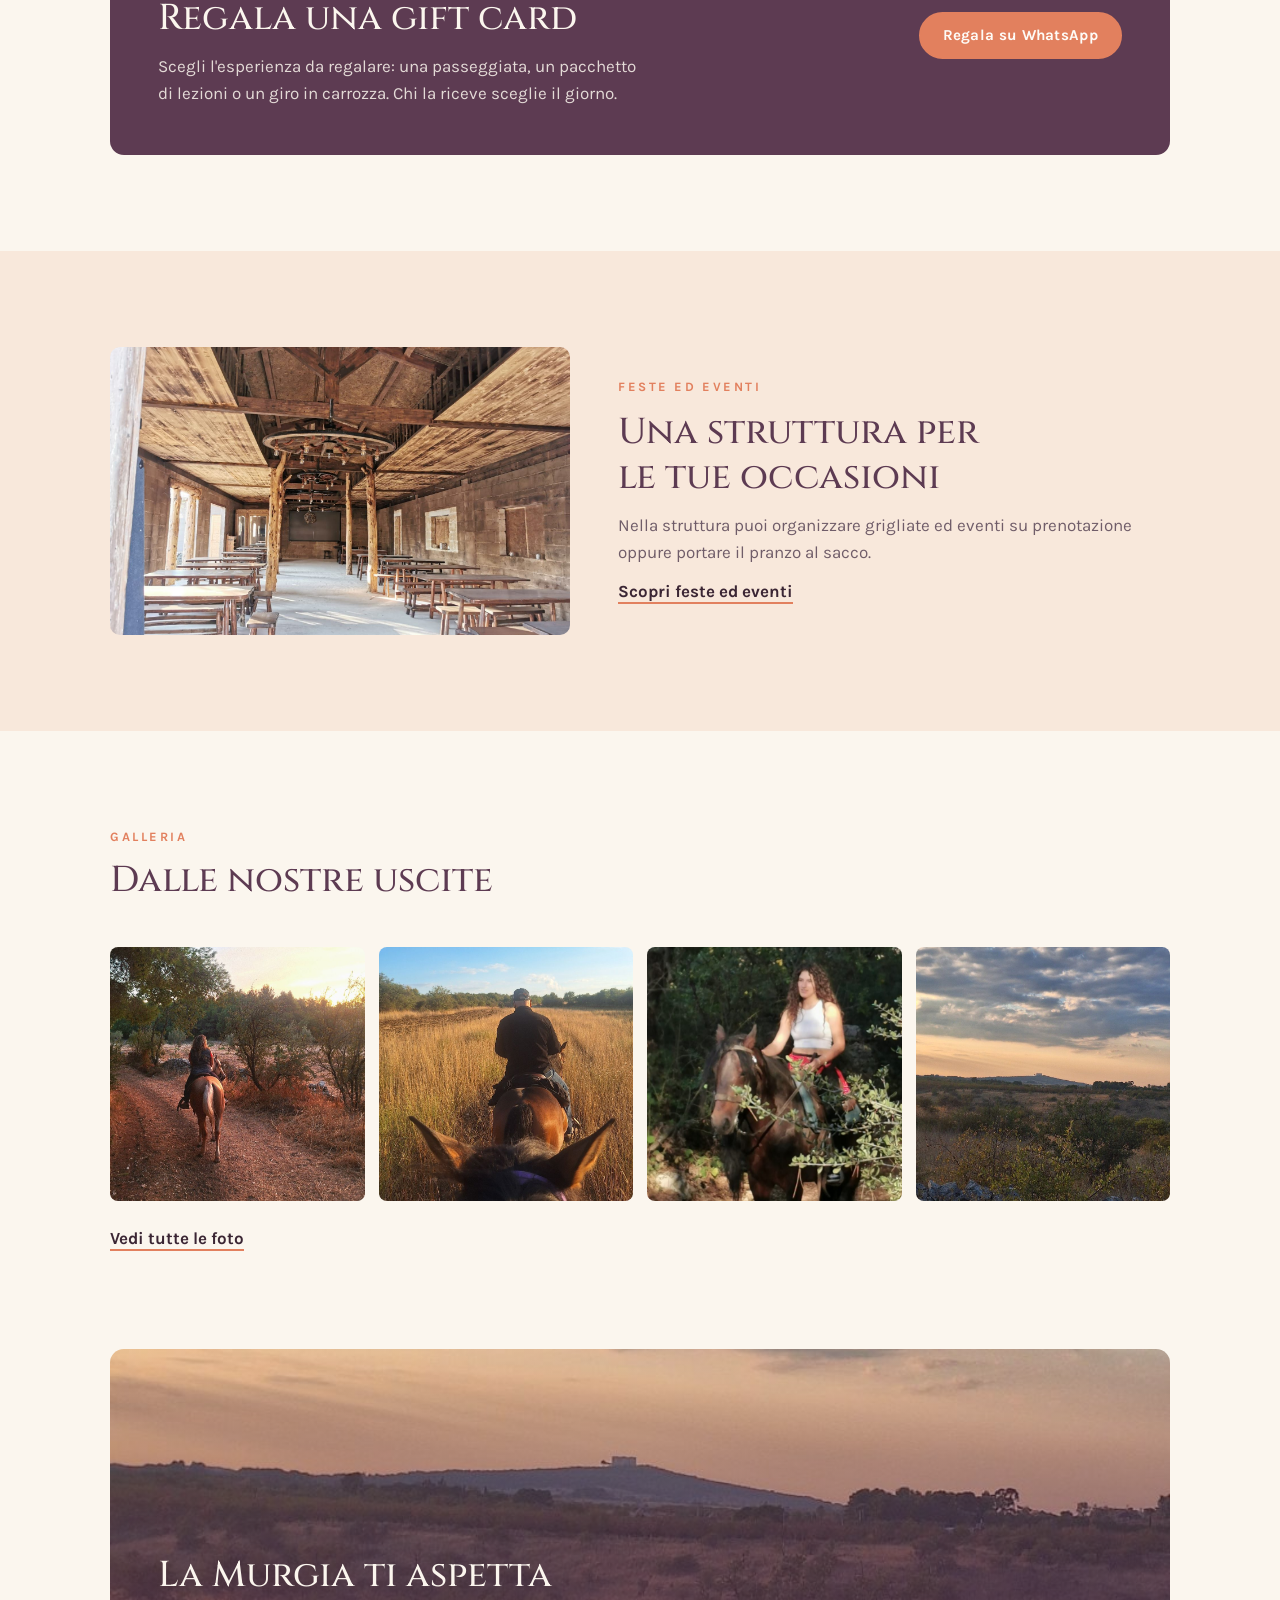
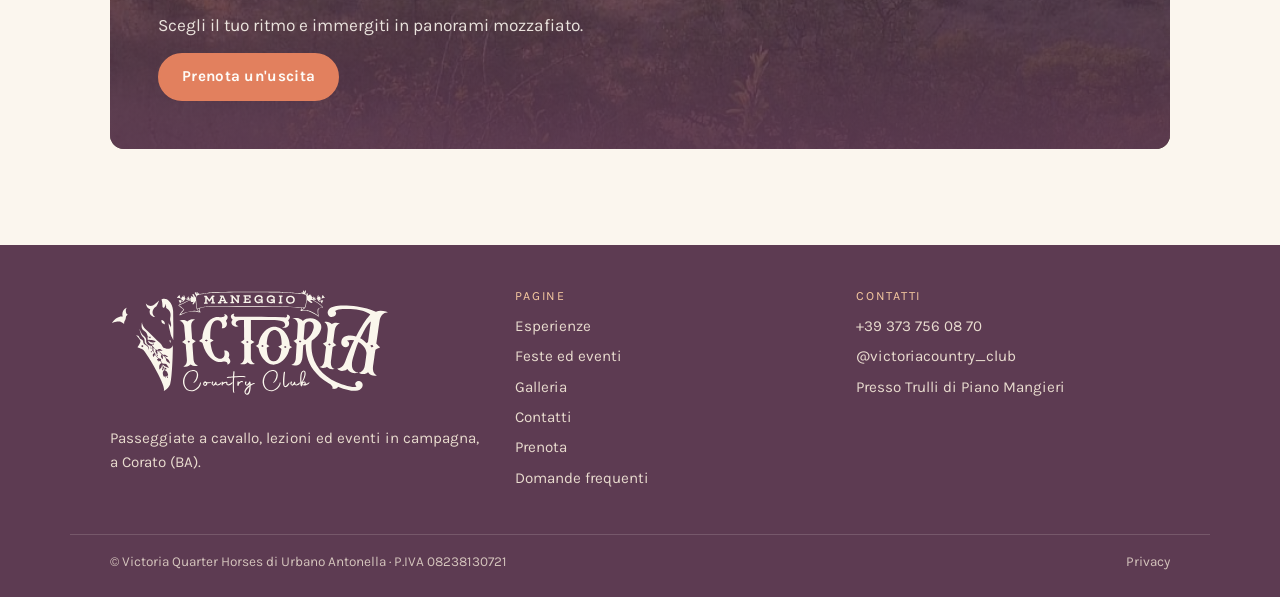
==== commit f7fba7ce: "Link senza index.html e senza estensione .html Co-Authored-By: Claude Opus 5.5 <noreply@anthropic.co" ====
--- a/index.html
+++ b/index.html
@@ -11,9 +11,9 @@
 </head>
 <body>
 <header class="site-header"><div class="wrap">
-  <a href="index.html" class="logo" aria-label="Maneggio Victoria Country Club, home"></a>
+  <a href="./" class="logo" aria-label="Maneggio Victoria Country Club, home"></a>
   <button class="menu-toggle" id="menuBtn" aria-expanded="false" aria-controls="nav" aria-label="Apri il menu"><svg viewBox="0 0 24 24" fill="none" stroke="currentColor" stroke-width="2" stroke-linecap="round"><path d="M4 7h16M4 12h16M4 17h16"/></svg></button>
-  <nav class="nav" id="nav" aria-label="Menu principale"><a href="esperienze.html">Esperienze</a><a href="eventi.html">Feste ed eventi</a><a href="galleria.html">Galleria</a><a href="contatti.html">Contatti</a><a class="btn" href="prenota.html">Prenota</a></nav>
+  <nav class="nav" id="nav" aria-label="Menu principale"><a href="esperienze">Esperienze</a><a href="eventi">Feste ed eventi</a><a href="galleria">Galleria</a><a href="contatti">Contatti</a><a class="btn" href="prenota">Prenota</a></nav>
 </div></header>
 <main>
 <section class="hero">
@@ -26,7 +26,7 @@
       <h1>A cavallo tra i campi dorati e il Parco dell’&#8239;Alta Murgia</h1>
       <p>Passeggiate per ogni livello, lezioni di equitazione e giri in carrozza, per godersi la natura in compagnia degli animali.</p>
     </div>
-    <div class="row"><a class="btn" href="prenota.html">Prenota un'uscita</a><a class="btn line" href="esperienze.html">Scopri le esperienze</a></div>
+    <div class="row"><a class="btn" href="prenota">Prenota un'uscita</a><a class="btn line" href="esperienze">Scopri le esperienze</a></div>
     </div>
   </div>
 </section>
@@ -34,9 +34,9 @@
 <section class="section"><div class="wrap">
   <div class="head"><span class="label">Cosa facciamo</span><h2>Le nostre esperienze</h2></div>
   <div class="cards">
-    <a class="card" href="esperienze.html#passeggiate"><img src="foto/campo-dorato.jpg" alt="Cavalieri in fila in un campo dorato" loading="lazy"><div class="body"><h3>Passeggiate in sella</h3><p>Da 1 a 3 ore tra boschi, sentieri e muretti a secco. Tre livelli, dal passo al galoppo.</p><span class="more">Livelli e durate →</span></div></a>
-    <a class="card" href="esperienze.html#lezioni"><img src="foto/lezione-campo.jpg" alt="Lezione in campo: un'allieva in sella al trotto e l'istruttore che la segue tra gli ulivi" loading="lazy" style="object-position:47% 50%"><div class="body"><h3>Lezioni di equitazione</h3><p>Per iniziare da zero o migliorare in sella, anche con il pacchetto 10 lezioni + 1 in omaggio.</p><span class="more">Scopri le lezioni →</span></div></a>
-    <a class="card" href="esperienze.html#carrozza"><img src="foto/carrozza.jpg" alt="Cavallo che traina una carrozza in un campo" loading="lazy"><div class="body"><h3>Giro in carrozza</h3><p>La campagna vista dalla carrozza, per chi non monta e per tutte le età.</p><span class="more">Dettagli →</span></div></a>
+    <a class="card" href="esperienze#passeggiate"><img src="foto/campo-dorato.jpg" alt="Cavalieri in fila in un campo dorato" loading="lazy"><div class="body"><h3>Passeggiate in sella</h3><p>Da 1 a 3 ore tra boschi, sentieri e muretti a secco. Tre livelli, dal passo al galoppo.</p><span class="more">Livelli e durate →</span></div></a>
+    <a class="card" href="esperienze#lezioni"><img src="foto/lezione-campo.jpg" alt="Lezione in campo: un'allieva in sella al trotto e l'istruttore che la segue tra gli ulivi" loading="lazy" style="object-position:47% 50%"><div class="body"><h3>Lezioni di equitazione</h3><p>Per iniziare da zero o migliorare in sella, anche con il pacchetto 10 lezioni + 1 in omaggio.</p><span class="more">Scopri le lezioni →</span></div></a>
+    <a class="card" href="esperienze#carrozza"><img src="foto/carrozza.jpg" alt="Cavallo che traina una carrozza in un campo" loading="lazy"><div class="body"><h3>Giro in carrozza</h3><p>La campagna vista dalla carrozza, per chi non monta e per tutte le età.</p><span class="more">Dettagli →</span></div></a>
   </div>
   <div class="offer gift" style="margin-top:clamp(40px,6vw,64px)">
     <div style="display:grid;gap:12px"><span class="label">Un regalo speciale</span><h2>Regala una gift card</h2><p>Scegli l'esperienza da regalare: una passeggiata, un pacchetto di lezioni o un giro in carrozza. Chi la riceve sceglie il giorno.</p></div>
@@ -51,7 +51,7 @@
       <span class="label">Feste ed eventi</span>
       <h2>Una struttura per le tue occasioni</h2>
       <p>Nella struttura puoi organizzare grigliate ed eventi su prenotazione oppure portare il pranzo al sacco.</p>
-      <div><a class="link" href="eventi.html">Scopri feste ed eventi</a></div>
+      <div><a class="link" href="eventi">Scopri feste ed eventi</a></div>
     </div>
   </div>
 </div></section>
@@ -64,7 +64,7 @@
     <img src="foto/bosco.jpg" alt="Amazzone su cavallo baio nel bosco" loading="lazy">
     <img src="foto/panorama-murgia.jpg" alt="Panorama della Murgia al tramonto" loading="lazy">
   </div>
-  <p style="margin-top:24px"><a class="link" href="galleria.html">Vedi tutte le foto</a></p>
+  <p style="margin-top:24px"><a class="link" href="galleria">Vedi tutte le foto</a></p>
 </div></section>
 <section class="cta-wrap"><div class="wrap">
   <div class="cta-box">
@@ -72,16 +72,16 @@
     <div class="cta-text">
       <h2>La Murgia ti aspetta</h2>
       <p>Scegli il tuo ritmo e immergiti in panorami mozzafiato.</p>
-      <div><a class="btn" href="prenota.html">Prenota un'uscita</a></div>
+      <div><a class="btn" href="prenota">Prenota un'uscita</a></div>
     </div>
   </div>
 </div></section>
 </main>
 <footer class="site-footer"><div class="wrap">
   <div style="display:grid;gap:14px"><span class="logo" aria-hidden="true"></span><p>Passeggiate a cavallo, lezioni ed eventi in campagna, a Corato (BA).</p></div>
-  <div><h3>Pagine</h3><ul><li><a href="esperienze.html">Esperienze</a></li><li><a href="eventi.html">Feste ed eventi</a></li><li><a href="galleria.html">Galleria</a></li><li><a href="contatti.html">Contatti</a></li><li><a href="prenota.html">Prenota</a></li><li><a href="faq.html">Domande frequenti</a></li></ul></div>
+  <div><h3>Pagine</h3><ul><li><a href="esperienze">Esperienze</a></li><li><a href="eventi">Feste ed eventi</a></li><li><a href="galleria">Galleria</a></li><li><a href="contatti">Contatti</a></li><li><a href="prenota">Prenota</a></li><li><a href="faq">Domande frequenti</a></li></ul></div>
   <div><h3>Contatti</h3><ul><li>+39 373 756 08 70</li><li><a href="https://www.instagram.com/victoriacountry_club/" target="_blank" rel="noopener">@victoriacountry_club</a></li><li><a href="https://maps.app.goo.gl/tzsDVYJ72u7W7R2o7" target="_blank" rel="noopener">Presso Trulli di Piano Mangieri</a></li></ul></div>
-</div><div class="wrap legal"><span>© Victoria Quarter Horses di Urbano Antonella · P.IVA 08238130721</span><a href="privacy.html">Privacy</a></div></footer>
+</div><div class="wrap legal"><span>© Victoria Quarter Horses di Urbano Antonella · P.IVA 08238130721</span><a href="privacy">Privacy</a></div></footer>
 <script src="site.js"></script><script src="evento.js"></script>
 </body>
 </html>
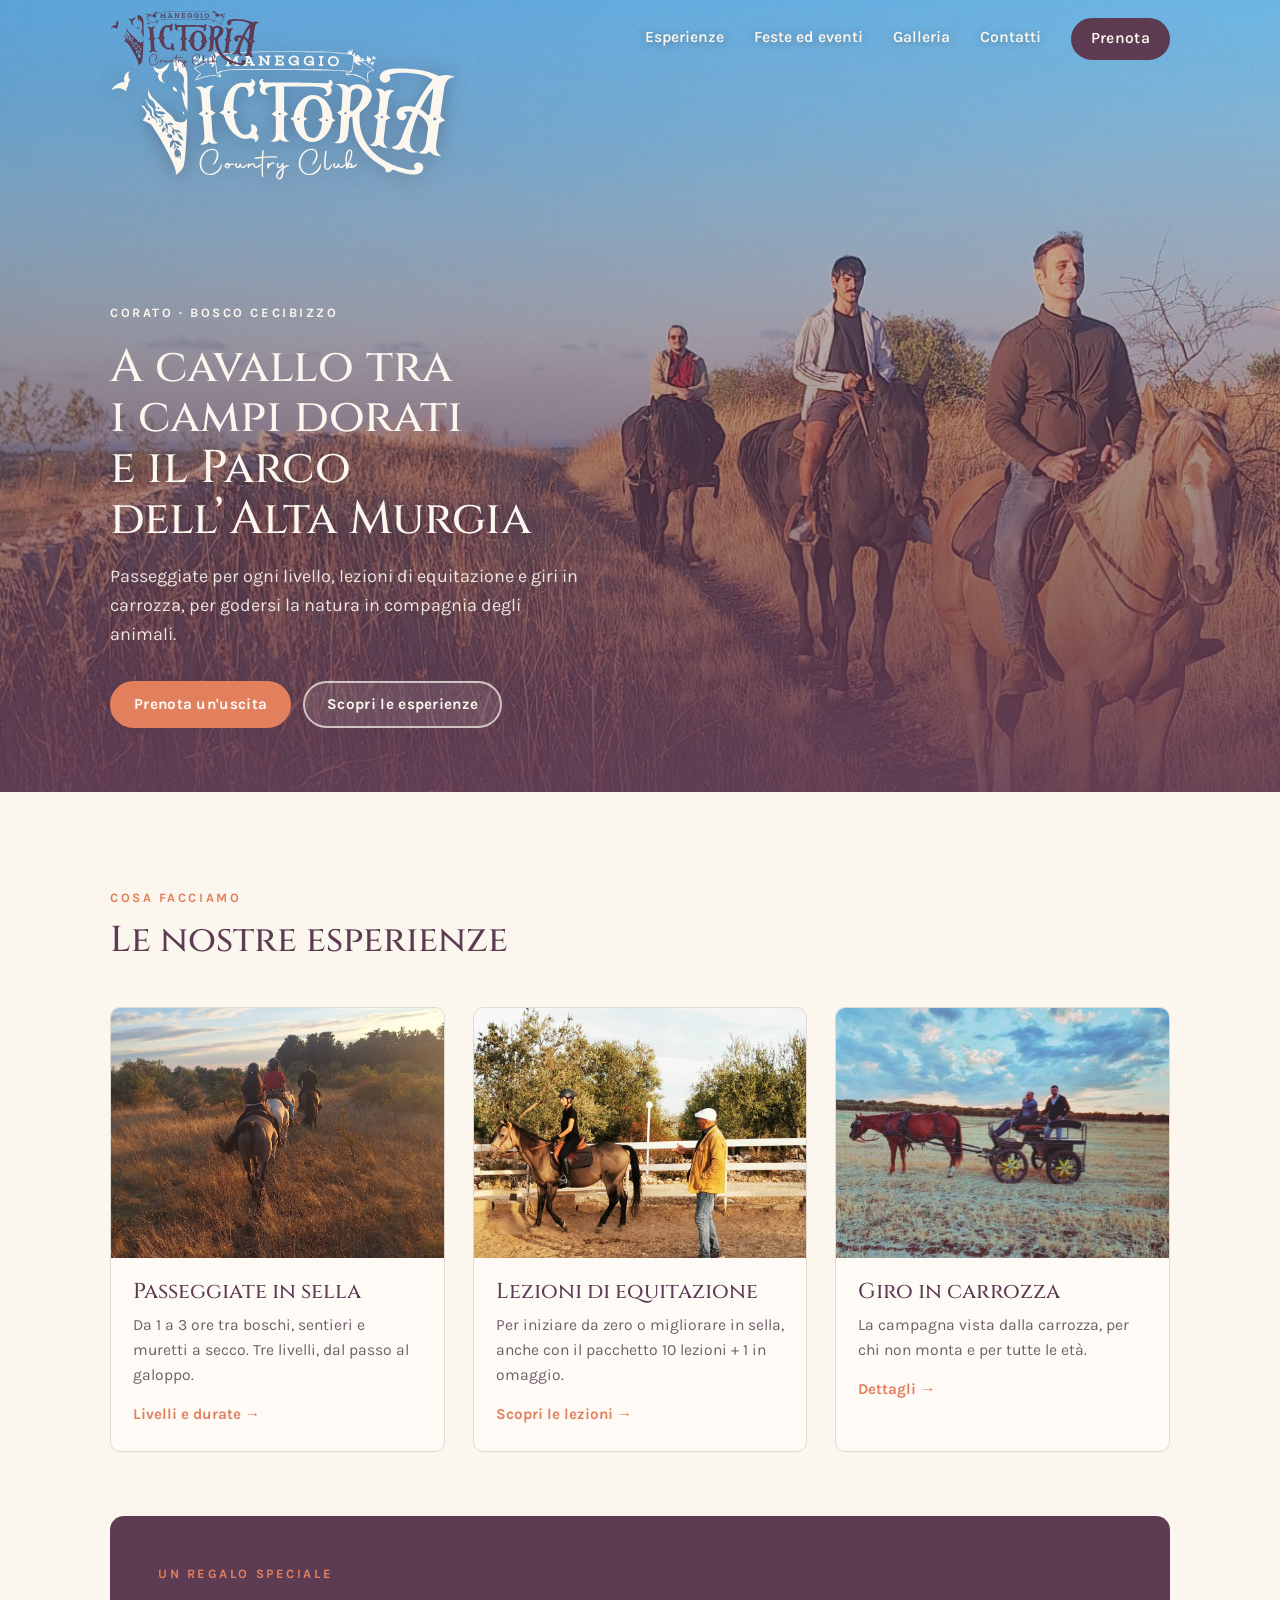
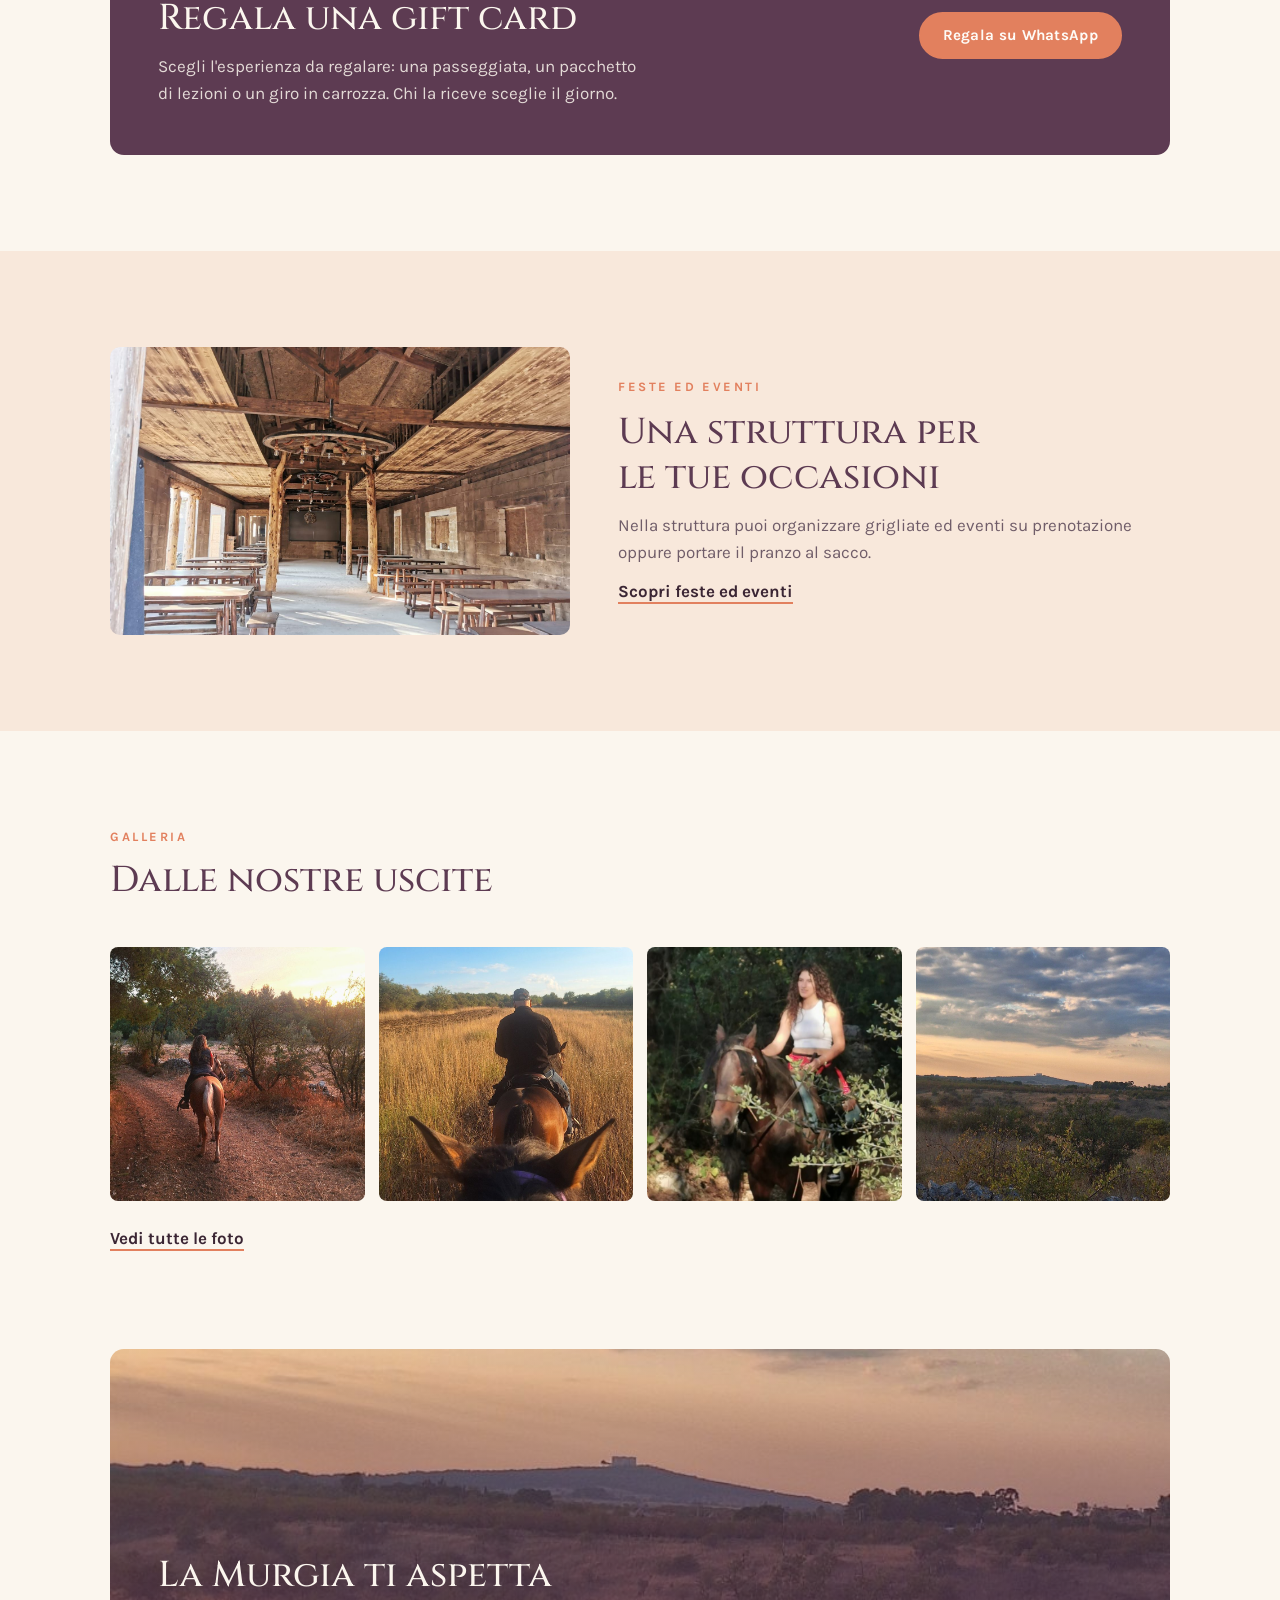
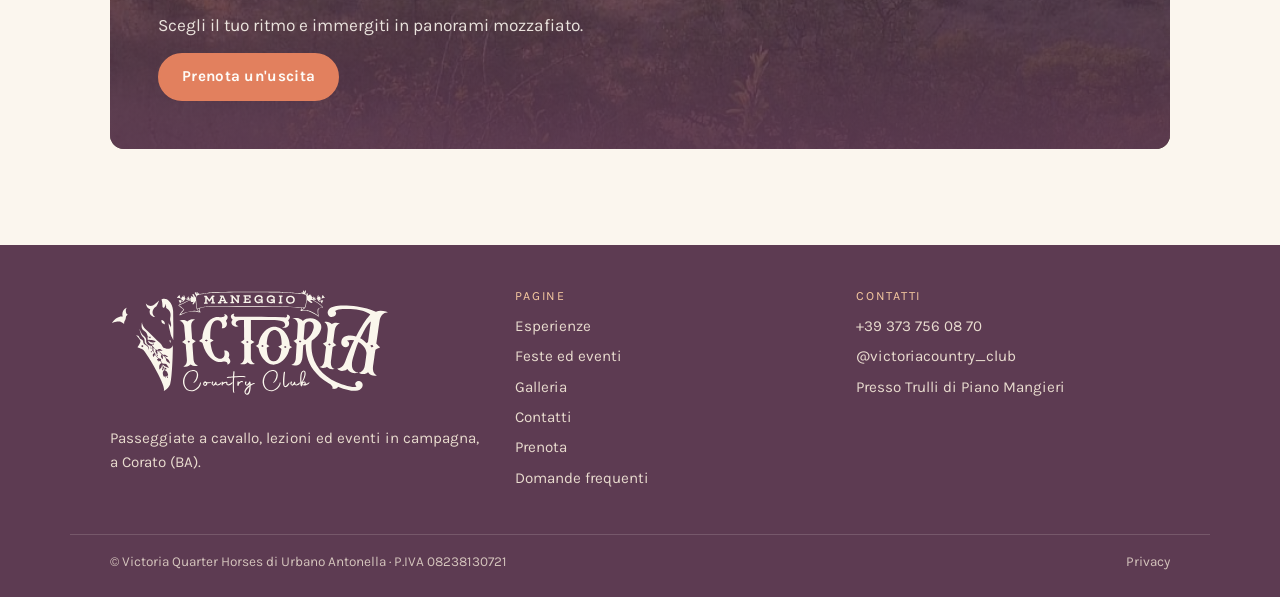
==== commit c59a454e: "Dominio maneggiovictoria.it: anteprima per la condivisione, canonical, sitemap e robots.txt Co-Autho" ====
--- a/index.html
+++ b/index.html
@@ -5,6 +5,17 @@
 <meta name="viewport" content="width=device-width, initial-scale=1">
 <title>Maneggio Victoria Country Club</title>
 <meta name="description" content="Maneggio a Corato (BA): passeggiate a cavallo per ogni livello, lezioni di equitazione, giri in carrozza ed eventi.">
+<link rel="canonical" href="https://maneggiovictoria.it/">
+<meta property="og:type" content="website">
+<meta property="og:site_name" content="Maneggio Victoria Country Club">
+<meta property="og:locale" content="it_IT">
+<meta property="og:title" content="Maneggio Victoria Country Club">
+<meta property="og:description" content="Maneggio a Corato (BA): passeggiate a cavallo per ogni livello, lezioni di equitazione, giri in carrozza ed eventi.">
+<meta property="og:url" content="https://maneggiovictoria.it/">
+<meta property="og:image" content="https://maneggiovictoria.it/img/anteprima.jpg">
+<meta property="og:image:width" content="1200">
+<meta property="og:image:height" content="630">
+<meta name="twitter:card" content="summary_large_image">
 
 <link rel="icon" href="favicon.svg" type="image/svg+xml"><link rel="icon" href="favicon-32.png" sizes="32x32" type="image/png"><link rel="apple-touch-icon" href="apple-touch-icon.png">
 <link rel="stylesheet" href="style.css">
